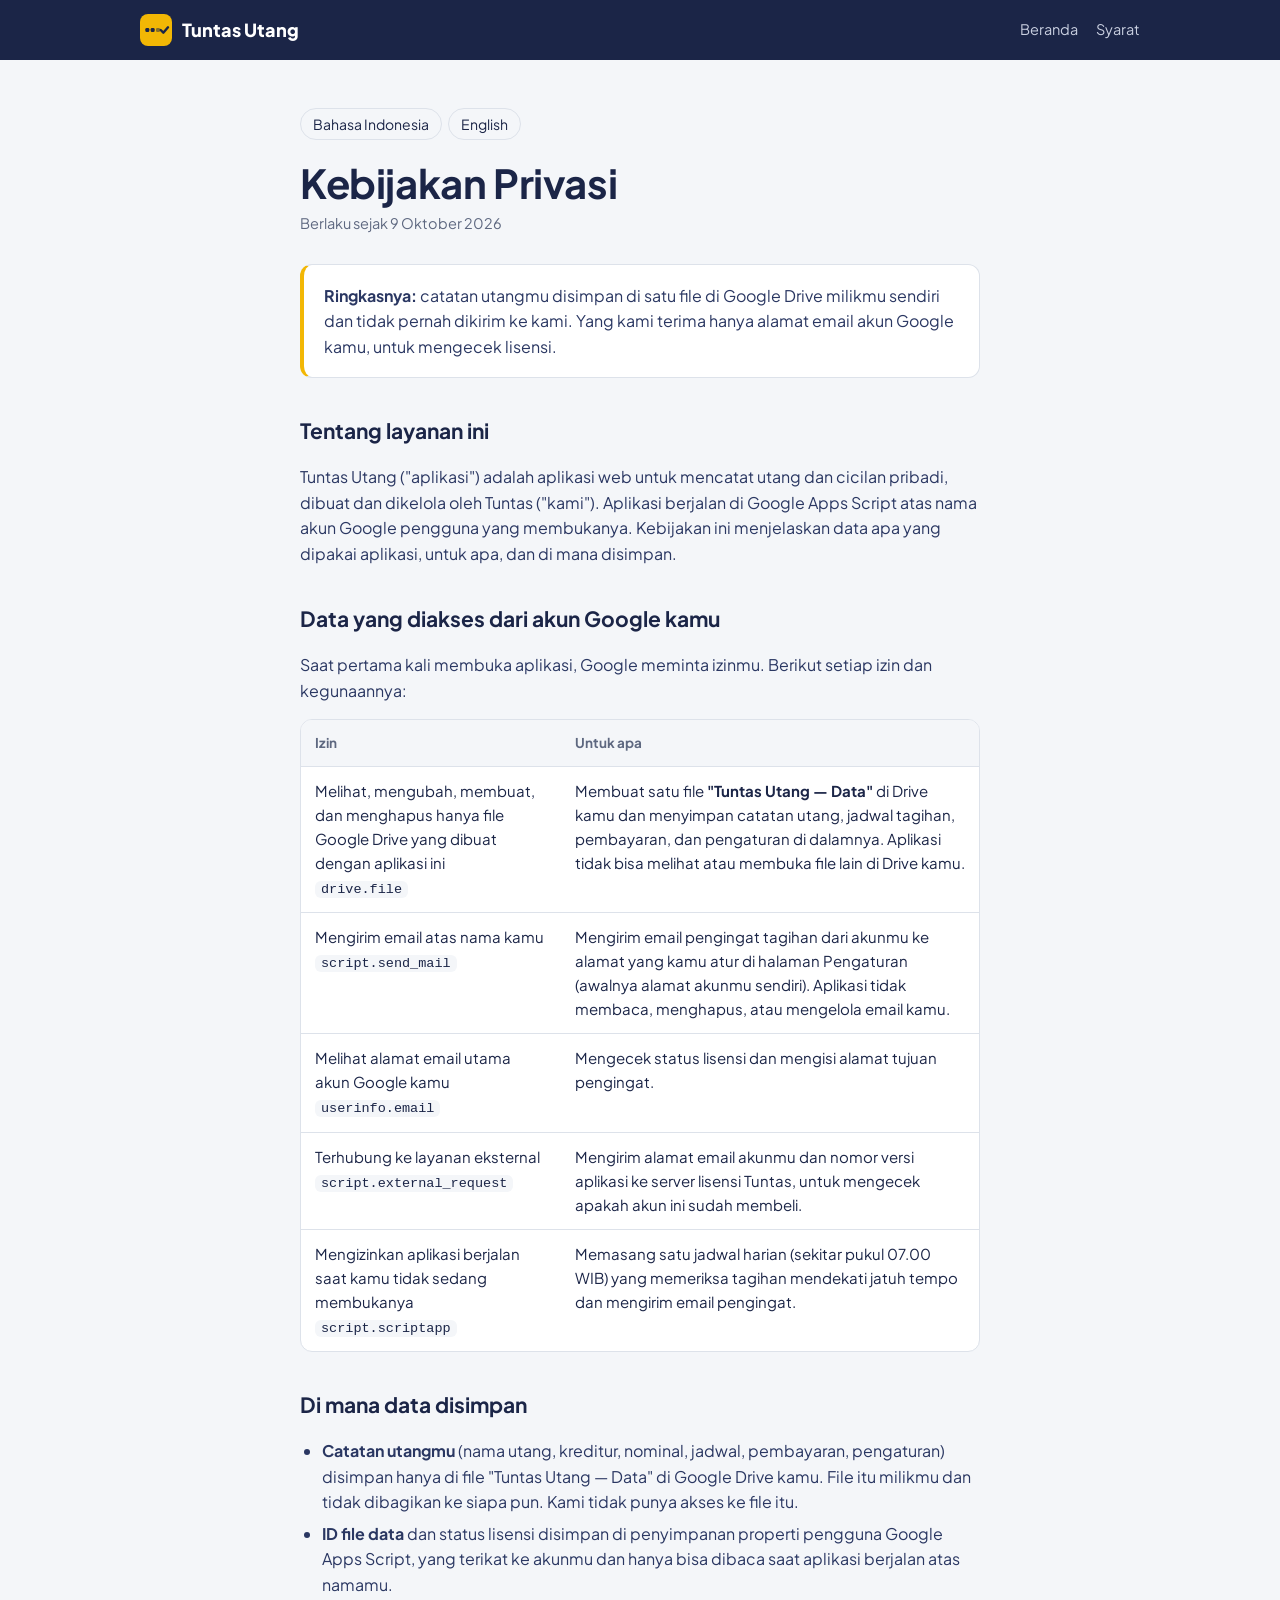
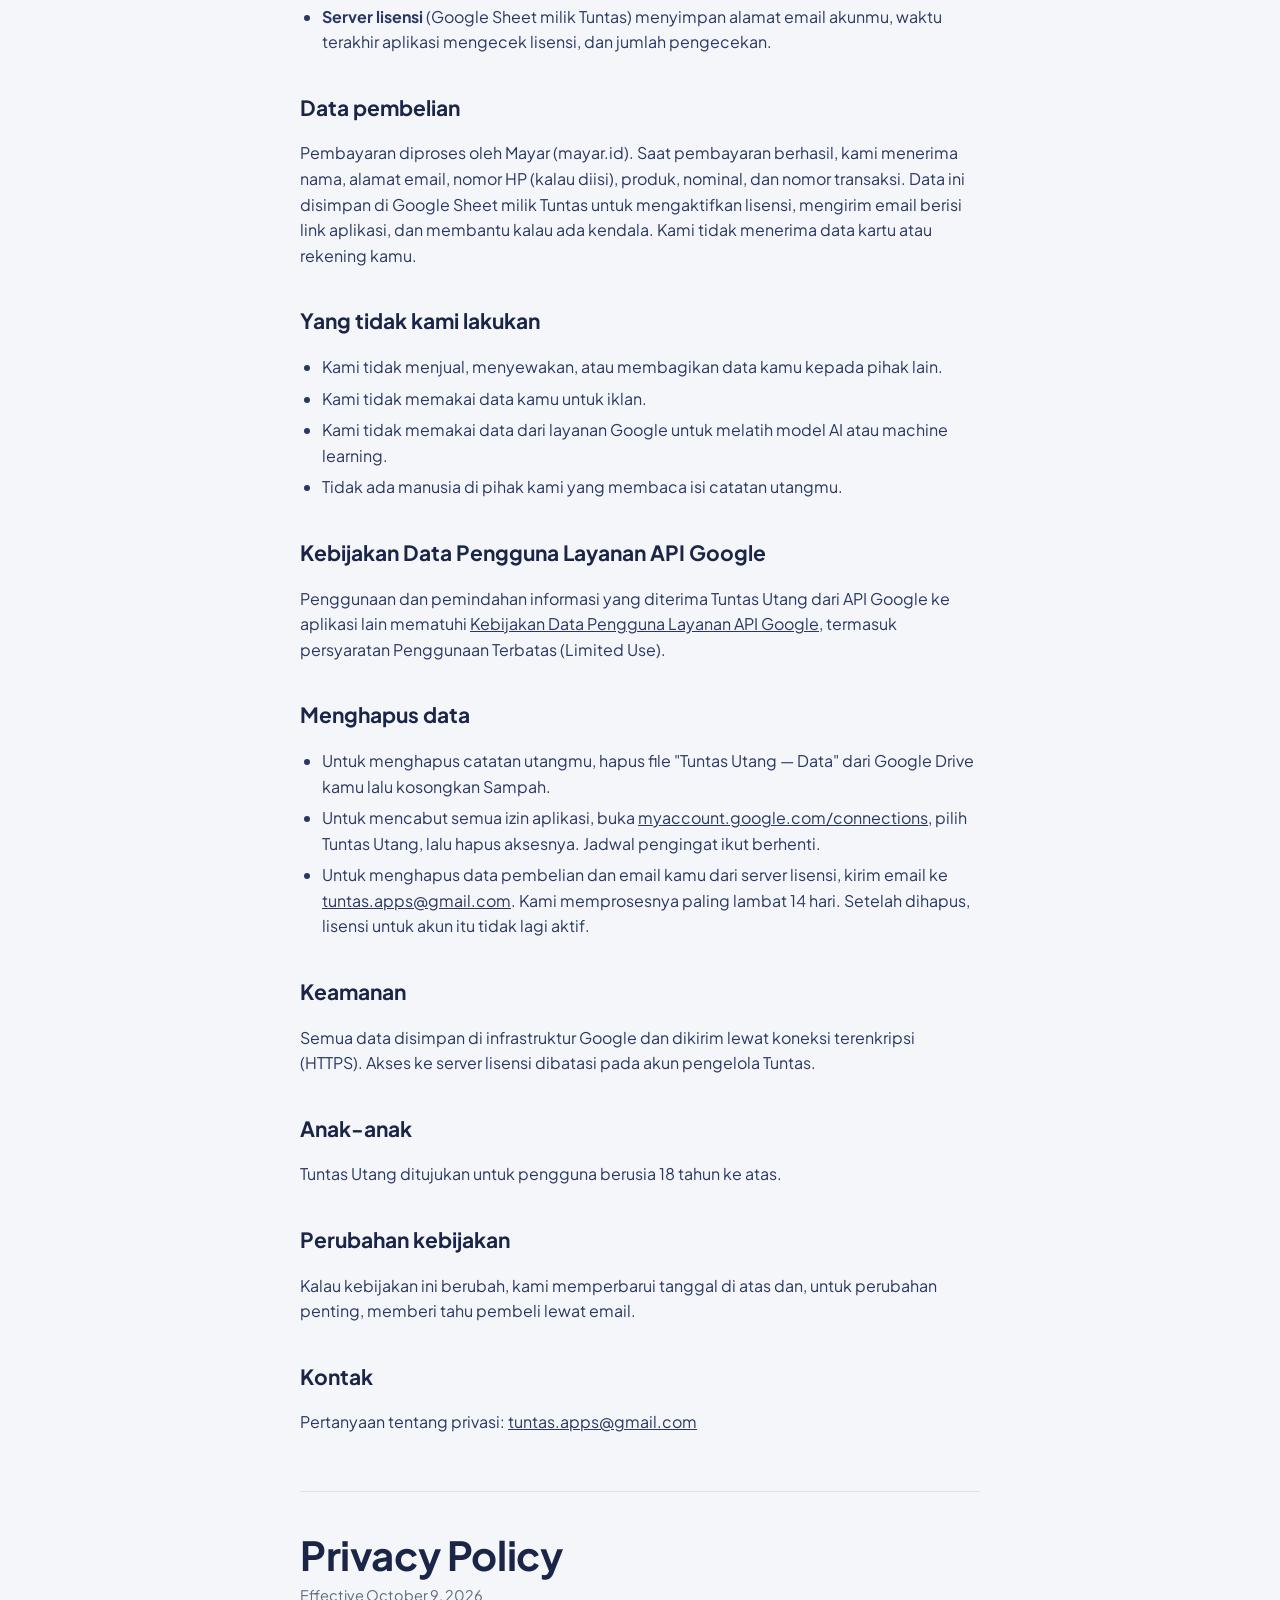
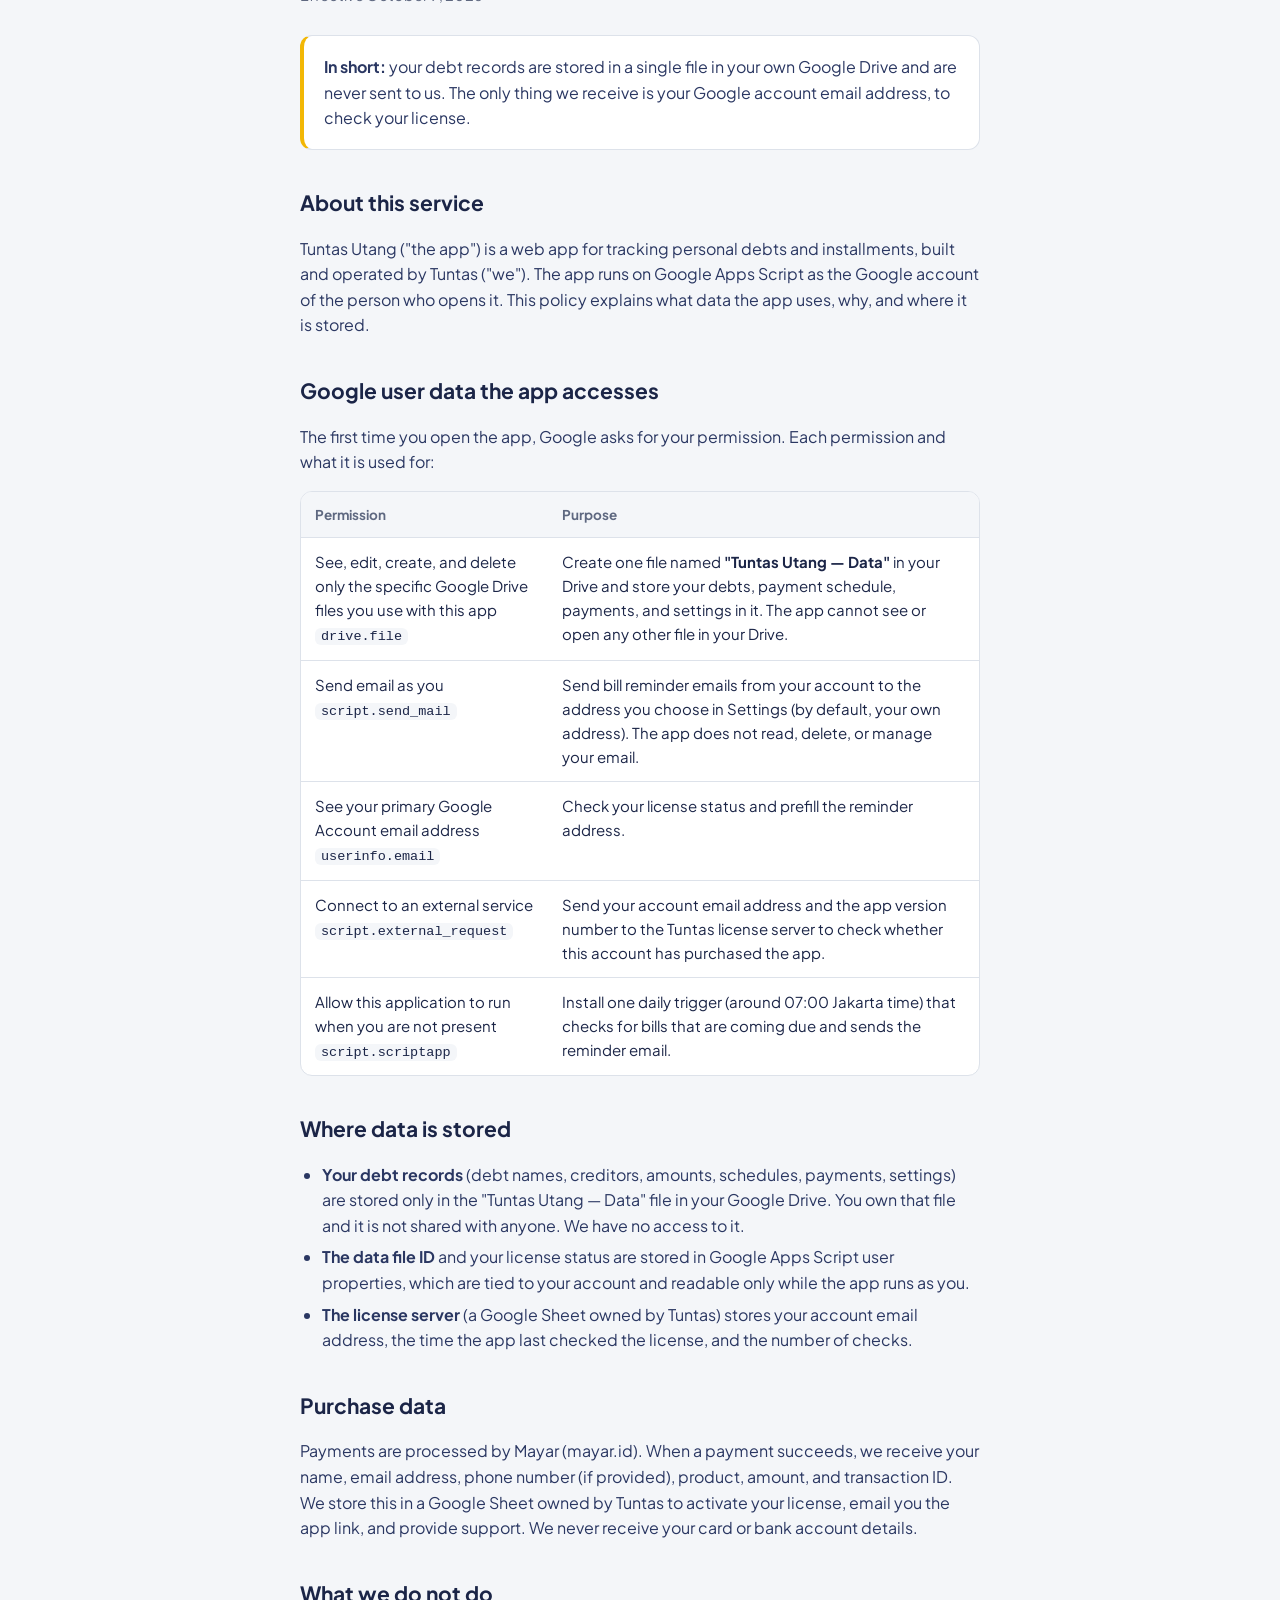
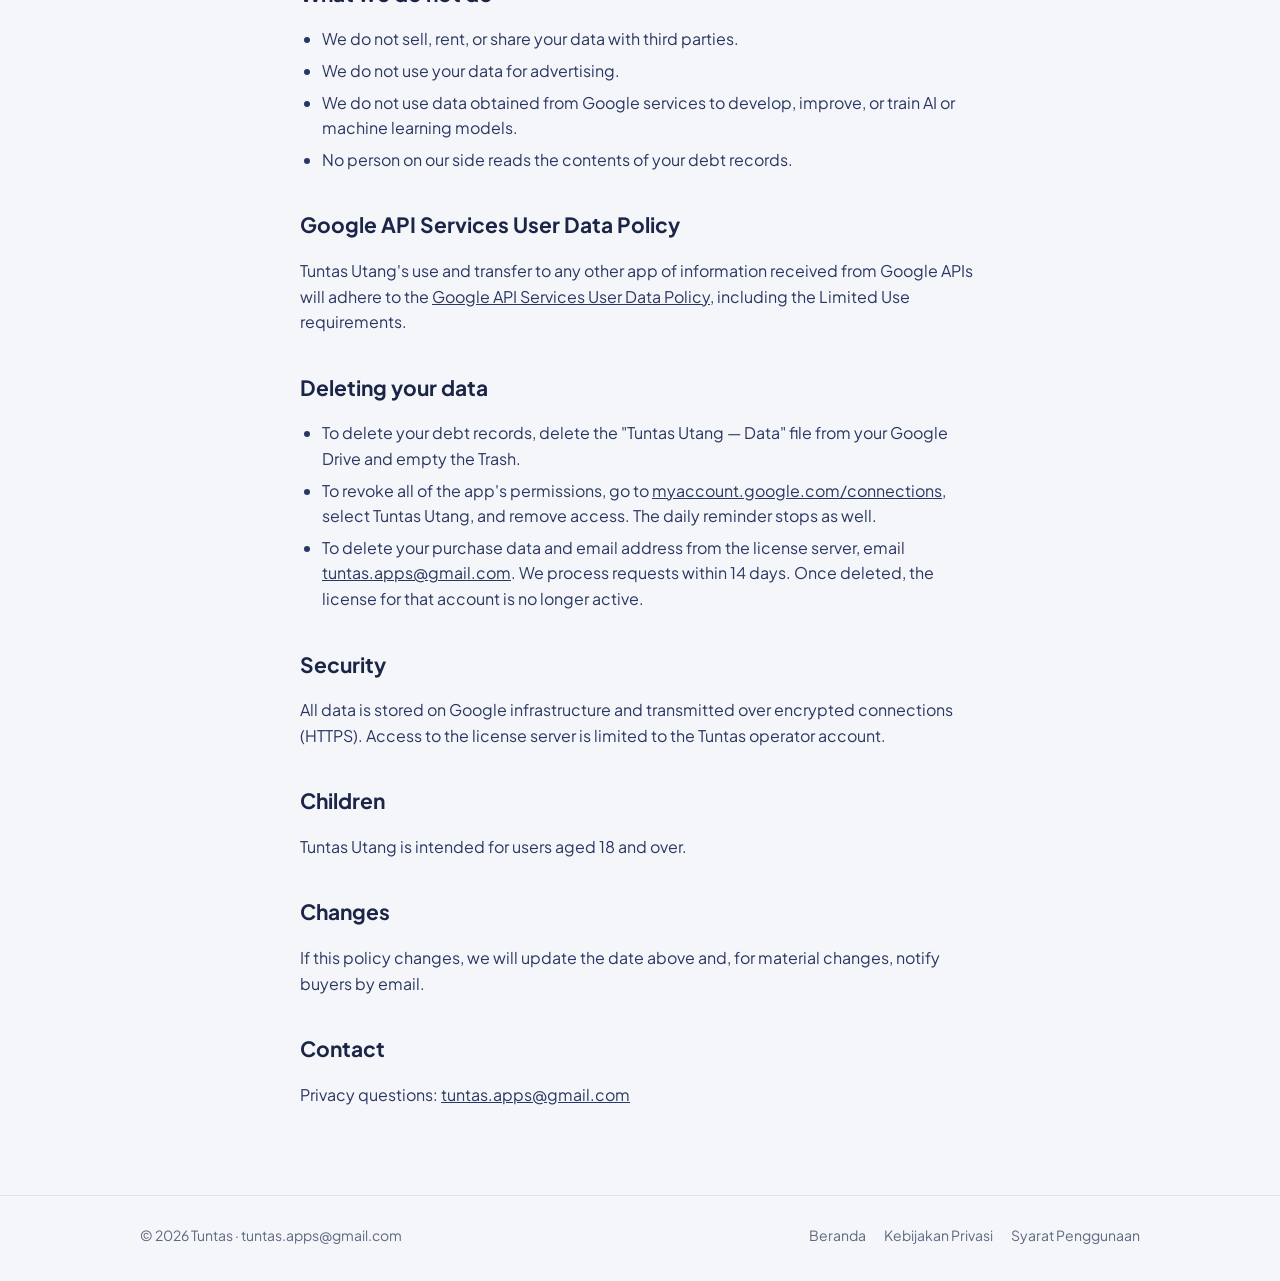
==== privasi.html @ ba24ff55 "Add files via upload" ====
<!doctype html>
<html lang="id">
<head>
<meta charset="utf-8">
<meta name="viewport" content="width=device-width, initial-scale=1">
<title>Kebijakan Privasi · Tuntas Utang</title>
<meta name="description" content="Kebijakan Privasi Tuntas Utang: data apa yang dipakai, untuk apa, dan bagaimana data Google kamu dilindungi.">
<link rel="icon" href="logo.svg" type="image/svg+xml">
<link rel="preconnect" href="https://fonts.googleapis.com">
<link rel="preconnect" href="https://fonts.gstatic.com" crossorigin>
<link href="https://fonts.googleapis.com/css2?family=Plus+Jakarta+Sans:wght@400;600;700;800&display=swap" rel="stylesheet">
<link rel="stylesheet" href="gaya.css">
</head>
<body>

<header class="kepala">
  <div class="wadah">
    <a class="merek" href="./" aria-label="Tuntas Utang, beranda">
      <svg viewBox="0 0 48 48" aria-hidden="true"><rect width="48" height="48" rx="12" fill="#F2B705"/><rect x="8" y="21" width="6" height="6" rx="2" fill="#1B2547"/><rect x="16" y="21" width="6" height="6" rx="2" fill="#1B2547"/><rect x="24" y="21" width="6" height="6" rx="2" fill="#1B2547" opacity=".5"/><path d="M31 24l4 4 7-8" fill="none" stroke="#1B2547" stroke-width="3.6" stroke-linecap="round" stroke-linejoin="round"/></svg>
      Tuntas Utang
    </a>
    <nav class="navi" aria-label="Utama">
      <a href="./">Beranda</a>
      <a href="syarat.html">Syarat</a>
    </nav>
  </div>
</header>

<main class="dok">
  <div class="wadah sempit">
    <div class="bahasa"><a href="#id">Bahasa Indonesia</a><a href="#en">English</a></div>

    <article id="id" lang="id">
      <h1>Kebijakan Privasi</h1>
      <p class="tgl">Berlaku sejak 9 Oktober 2026</p>

      <div class="ringkas"><p><b>Ringkasnya:</b> catatan utangmu disimpan di satu file di Google Drive milikmu sendiri dan tidak pernah dikirim ke kami. Yang kami terima hanya alamat email akun Google kamu, untuk mengecek lisensi.</p></div>

      <h2>Tentang layanan ini</h2>
      <p>Tuntas Utang ("aplikasi") adalah aplikasi web untuk mencatat utang dan cicilan pribadi, dibuat dan dikelola oleh Tuntas ("kami"). Aplikasi berjalan di Google Apps Script atas nama akun Google pengguna yang membukanya. Kebijakan ini menjelaskan data apa yang dipakai aplikasi, untuk apa, dan di mana disimpan.</p>

      <h2>Data yang diakses dari akun Google kamu</h2>
      <p>Saat pertama kali membuka aplikasi, Google meminta izinmu. Berikut setiap izin dan kegunaannya:</p>
      <table>
        <thead><tr><th>Izin</th><th>Untuk apa</th></tr></thead>
        <tbody>
          <tr><td>Melihat, mengubah, membuat, dan menghapus hanya file Google Drive yang dibuat dengan aplikasi ini<br><code>drive.file</code></td><td>Membuat satu file <b>"Tuntas Utang — Data"</b> di Drive kamu dan menyimpan catatan utang, jadwal tagihan, pembayaran, dan pengaturan di dalamnya. Aplikasi tidak bisa melihat atau membuka file lain di Drive kamu.</td></tr>
          <tr><td>Mengirim email atas nama kamu<br><code>script.send_mail</code></td><td>Mengirim email pengingat tagihan dari akunmu ke alamat yang kamu atur di halaman Pengaturan (awalnya alamat akunmu sendiri). Aplikasi tidak membaca, menghapus, atau mengelola email kamu.</td></tr>
          <tr><td>Melihat alamat email utama akun Google kamu<br><code>userinfo.email</code></td><td>Mengecek status lisensi dan mengisi alamat tujuan pengingat.</td></tr>
          <tr><td>Terhubung ke layanan eksternal<br><code>script.external_request</code></td><td>Mengirim alamat email akunmu dan nomor versi aplikasi ke server lisensi Tuntas, untuk mengecek apakah akun ini sudah membeli.</td></tr>
          <tr><td>Mengizinkan aplikasi berjalan saat kamu tidak sedang membukanya<br><code>script.scriptapp</code></td><td>Memasang satu jadwal harian (sekitar pukul 07.00 WIB) yang memeriksa tagihan mendekati jatuh tempo dan mengirim email pengingat.</td></tr>
        </tbody>
      </table>

      <h2>Di mana data disimpan</h2>
      <ul>
        <li><b>Catatan utangmu</b> (nama utang, kreditur, nominal, jadwal, pembayaran, pengaturan) disimpan hanya di file "Tuntas Utang — Data" di Google Drive kamu. File itu milikmu dan tidak dibagikan ke siapa pun. Kami tidak punya akses ke file itu.</li>
        <li><b>ID file data</b> dan status lisensi disimpan di penyimpanan properti pengguna Google Apps Script, yang terikat ke akunmu dan hanya bisa dibaca saat aplikasi berjalan atas namamu.</li>
        <li><b>Server lisensi</b> (Google Sheet milik Tuntas) menyimpan alamat email akunmu, waktu terakhir aplikasi mengecek lisensi, dan jumlah pengecekan.</li>
      </ul>

      <h2>Data pembelian</h2>
      <p>Pembayaran diproses oleh Mayar (mayar.id). Saat pembayaran berhasil, kami menerima nama, alamat email, nomor HP (kalau diisi), produk, nominal, dan nomor transaksi. Data ini disimpan di Google Sheet milik Tuntas untuk mengaktifkan lisensi, mengirim email berisi link aplikasi, dan membantu kalau ada kendala. Kami tidak menerima data kartu atau rekening kamu.</p>

      <h2>Yang tidak kami lakukan</h2>
      <ul>
        <li>Kami tidak menjual, menyewakan, atau membagikan data kamu kepada pihak lain.</li>
        <li>Kami tidak memakai data kamu untuk iklan.</li>
        <li>Kami tidak memakai data dari layanan Google untuk melatih model AI atau machine learning.</li>
        <li>Tidak ada manusia di pihak kami yang membaca isi catatan utangmu.</li>
      </ul>

      <h2>Kebijakan Data Pengguna Layanan API Google</h2>
      <p>Penggunaan dan pemindahan informasi yang diterima Tuntas Utang dari API Google ke aplikasi lain mematuhi <a href="https://developers.google.com/terms/api-services-user-data-policy">Kebijakan Data Pengguna Layanan API Google</a>, termasuk persyaratan Penggunaan Terbatas (Limited Use).</p>

      <h2>Menghapus data</h2>
      <ul>
        <li>Untuk menghapus catatan utangmu, hapus file "Tuntas Utang — Data" dari Google Drive kamu lalu kosongkan Sampah.</li>
        <li>Untuk mencabut semua izin aplikasi, buka <a href="https://myaccount.google.com/connections">myaccount.google.com/connections</a>, pilih Tuntas Utang, lalu hapus aksesnya. Jadwal pengingat ikut berhenti.</li>
        <li>Untuk menghapus data pembelian dan email kamu dari server lisensi, kirim email ke <a href="mailto:tuntas.apps@gmail.com">tuntas.apps@gmail.com</a>. Kami memprosesnya paling lambat 14 hari. Setelah dihapus, lisensi untuk akun itu tidak lagi aktif.</li>
      </ul>

      <h2>Keamanan</h2>
      <p>Semua data disimpan di infrastruktur Google dan dikirim lewat koneksi terenkripsi (HTTPS). Akses ke server lisensi dibatasi pada akun pengelola Tuntas.</p>

      <h2>Anak-anak</h2>
      <p>Tuntas Utang ditujukan untuk pengguna berusia 18 tahun ke atas.</p>

      <h2>Perubahan kebijakan</h2>
      <p>Kalau kebijakan ini berubah, kami memperbarui tanggal di atas dan, untuk perubahan penting, memberi tahu pembeli lewat email.</p>

      <h2>Kontak</h2>
      <p>Pertanyaan tentang privasi: <a href="mailto:tuntas.apps@gmail.com">tuntas.apps@gmail.com</a></p>
    </article>

    <hr class="pemisah">

    <article id="en" lang="en">
      <h1>Privacy Policy</h1>
      <p class="tgl">Effective October 9, 2026</p>

      <div class="ringkas"><p><b>In short:</b> your debt records are stored in a single file in your own Google Drive and are never sent to us. The only thing we receive is your Google account email address, to check your license.</p></div>

      <h2>About this service</h2>
      <p>Tuntas Utang ("the app") is a web app for tracking personal debts and installments, built and operated by Tuntas ("we"). The app runs on Google Apps Script as the Google account of the person who opens it. This policy explains what data the app uses, why, and where it is stored.</p>

      <h2>Google user data the app accesses</h2>
      <p>The first time you open the app, Google asks for your permission. Each permission and what it is used for:</p>
      <table>
        <thead><tr><th>Permission</th><th>Purpose</th></tr></thead>
        <tbody>
          <tr><td>See, edit, create, and delete only the specific Google Drive files you use with this app<br><code>drive.file</code></td><td>Create one file named <b>"Tuntas Utang — Data"</b> in your Drive and store your debts, payment schedule, payments, and settings in it. The app cannot see or open any other file in your Drive.</td></tr>
          <tr><td>Send email as you<br><code>script.send_mail</code></td><td>Send bill reminder emails from your account to the address you choose in Settings (by default, your own address). The app does not read, delete, or manage your email.</td></tr>
          <tr><td>See your primary Google Account email address<br><code>userinfo.email</code></td><td>Check your license status and prefill the reminder address.</td></tr>
          <tr><td>Connect to an external service<br><code>script.external_request</code></td><td>Send your account email address and the app version number to the Tuntas license server to check whether this account has purchased the app.</td></tr>
          <tr><td>Allow this application to run when you are not present<br><code>script.scriptapp</code></td><td>Install one daily trigger (around 07:00 Jakarta time) that checks for bills that are coming due and sends the reminder email.</td></tr>
        </tbody>
      </table>

      <h2>Where data is stored</h2>
      <ul>
        <li><b>Your debt records</b> (debt names, creditors, amounts, schedules, payments, settings) are stored only in the "Tuntas Utang — Data" file in your Google Drive. You own that file and it is not shared with anyone. We have no access to it.</li>
        <li><b>The data file ID</b> and your license status are stored in Google Apps Script user properties, which are tied to your account and readable only while the app runs as you.</li>
        <li><b>The license server</b> (a Google Sheet owned by Tuntas) stores your account email address, the time the app last checked the license, and the number of checks.</li>
      </ul>

      <h2>Purchase data</h2>
      <p>Payments are processed by Mayar (mayar.id). When a payment succeeds, we receive your name, email address, phone number (if provided), product, amount, and transaction ID. We store this in a Google Sheet owned by Tuntas to activate your license, email you the app link, and provide support. We never receive your card or bank account details.</p>

      <h2>What we do not do</h2>
      <ul>
        <li>We do not sell, rent, or share your data with third parties.</li>
        <li>We do not use your data for advertising.</li>
        <li>We do not use data obtained from Google services to develop, improve, or train AI or machine learning models.</li>
        <li>No person on our side reads the contents of your debt records.</li>
      </ul>

      <h2>Google API Services User Data Policy</h2>
      <p>Tuntas Utang's use and transfer to any other app of information received from Google APIs will adhere to the <a href="https://developers.google.com/terms/api-services-user-data-policy">Google API Services User Data Policy</a>, including the Limited Use requirements.</p>

      <h2>Deleting your data</h2>
      <ul>
        <li>To delete your debt records, delete the "Tuntas Utang — Data" file from your Google Drive and empty the Trash.</li>
        <li>To revoke all of the app's permissions, go to <a href="https://myaccount.google.com/connections">myaccount.google.com/connections</a>, select Tuntas Utang, and remove access. The daily reminder stops as well.</li>
        <li>To delete your purchase data and email address from the license server, email <a href="mailto:tuntas.apps@gmail.com">tuntas.apps@gmail.com</a>. We process requests within 14 days. Once deleted, the license for that account is no longer active.</li>
      </ul>

      <h2>Security</h2>
      <p>All data is stored on Google infrastructure and transmitted over encrypted connections (HTTPS). Access to the license server is limited to the Tuntas operator account.</p>

      <h2>Children</h2>
      <p>Tuntas Utang is intended for users aged 18 and over.</p>

      <h2>Changes</h2>
      <p>If this policy changes, we will update the date above and, for material changes, notify buyers by email.</p>

      <h2>Contact</h2>
      <p>Privacy questions: <a href="mailto:tuntas.apps@gmail.com">tuntas.apps@gmail.com</a></p>
    </article>
  </div>
</main>

<footer class="kaki">
  <div class="wadah">
    <div>© 2026 Tuntas · <a href="mailto:tuntas.apps@gmail.com">tuntas.apps@gmail.com</a></div>
    <nav aria-label="Kaki">
      <a href="./">Beranda</a>
      <a href="privasi.html">Kebijakan Privasi</a>
      <a href="syarat.html">Syarat Penggunaan</a>
    </nav>
  </div>
</footer>

</body>
</html>
---- gaya.css ----
:root {
  --kertas: #F4F6F9;
  --putih: #FFFFFF;
  --tinta: #1B2547;
  --tinta-2: #2A3762;
  --lemah: #5E6880;
  --garis: #DDE2EA;
  --kunyit: #F2B705;
  --kunyit-muda: #FDF3CC;
  --lunas: #1E8A5C;
  --telat: #C8401B;
  --font: 'Plus Jakarta Sans', system-ui, -apple-system, 'Segoe UI', Roboto, sans-serif;
  --r: 16px;
  --lebar: 1040px;
}
@media (prefers-color-scheme: dark) {
  :root:not([data-theme="light"]) {
    --kertas: #111729; --putih: #1A2238; --tinta: #E9ECF5; --tinta-2: #C9CFE0; --lemah: #9AA3BC; --garis: #2C3654;
    --kunyit-muda: #3A3216; --lunas: #4CC38A; --telat: #F07A57; color-scheme: dark;
  }
}
:root[data-theme="dark"] {
  --kertas: #111729; --putih: #1A2238; --tinta: #E9ECF5; --tinta-2: #C9CFE0; --lemah: #9AA3BC; --garis: #2C3654;
  --kunyit-muda: #3A3216; --lunas: #4CC38A; --telat: #F07A57; color-scheme: dark;
}

* { box-sizing: border-box; }
html { -webkit-text-size-adjust: 100%; }
body { margin: 0; background: var(--kertas); color: var(--tinta); font-family: var(--font); font-size: 16px; line-height: 1.6; -webkit-font-smoothing: antialiased; }
a { color: inherit; }
img, svg { display: block; }
.wadah { max-width: var(--lebar); margin: 0 auto; padding: 0 20px; }
.sempit { max-width: 720px; }

/* Kepala */
.kepala { position: sticky; top: 0; z-index: 10; background: #1B2547; color: #fff; }
.kepala .wadah { display: flex; align-items: center; justify-content: space-between; gap: 16px; height: 60px; }
.merek { display: flex; align-items: center; gap: 10px; font-weight: 800; font-size: 18px; text-decoration: none; color: #fff; }
.merek svg { width: 32px; height: 32px; }
.navi { display: flex; align-items: center; gap: 18px; font-size: 14.5px; }
.navi a { text-decoration: none; color: #C9CFE0; }
.navi a:hover { color: #fff; }
.navi .tbl { color: #1B2547; }

/* Tombol */
.tbl { display: inline-flex; align-items: center; justify-content: center; gap: 8px; min-height: 46px; padding: 0 22px; border-radius: 999px; background: var(--kunyit); color: #1B2547; font-weight: 800; text-decoration: none; border: 0; font-size: 15.5px; }
.tbl.kecil { min-height: 38px; padding: 0 16px; font-size: 14px; }
.tbl.garis { background: transparent; color: var(--tinta); box-shadow: inset 0 0 0 1.5px var(--garis); }
.tbl:focus-visible, a:focus-visible { outline: 3px solid var(--kunyit); outline-offset: 2px; }

/* Hero */
.hero { background: #1B2547; color: #fff; padding: 56px 0 64px; }
.hero .wadah { display: grid; grid-template-columns: 1.1fr .9fr; gap: 48px; align-items: center; }
.hero h1 { font-size: clamp(32px, 5vw, 52px); line-height: 1.08; letter-spacing: -0.02em; margin: 0 0 18px; }
.hero h1 span { color: var(--kunyit); }
.hero p.lead { font-size: 18px; color: #C9CFE0; margin: 0 0 28px; max-width: 34em; }
.hero .aksi { display: flex; flex-wrap: wrap; gap: 12px; align-items: center; }
.hero .aksi .tbl.garis { color: #fff; box-shadow: inset 0 0 0 1.5px #3B4877; }
.hero .harga { margin-top: 18px; font-size: 14.5px; color: #9AA3BC; }
.hero .harga s { opacity: .8; }
.hero .harga b { color: #fff; }

/* Mockup HP */
.hp { justify-self: center; width: 280px; border-radius: 34px; background: #0E1430; padding: 12px; box-shadow: 0 30px 60px rgba(0,0,0,.35); }
.hp-layar { border-radius: 24px; background: #F4F6F9; color: #1B2547; overflow: hidden; }
.hp-atas { background: #1B2547; color: #fff; padding: 12px 14px; display: flex; align-items: center; gap: 8px; font-weight: 800; font-size: 14px; }
.hp-atas svg { width: 22px; height: 22px; }
.hp-isi { padding: 14px; display: grid; gap: 10px; font-size: 12px; }
.hp-label { color: #5E6880; font-weight: 600; }
.hp-angka { font-size: 26px; font-weight: 800; letter-spacing: -0.02em; line-height: 1.1; }
.hp-jalur { display: flex; gap: 3px; }
.hp-jalur i { flex: 1; height: 10px; border-radius: 3px; background: #fff; box-shadow: inset 0 0 0 1px #DDE2EA; }
.hp-jalur i.l { background: #F2B705; box-shadow: none; }
.hp-jalur i.t { background: #C8401B; box-shadow: none; }
.hp-kartu { background: #fff; border-radius: 12px; border: 1px solid #DDE2EA; }
.hp-baris { display: flex; align-items: center; gap: 10px; padding: 10px 12px; border-top: 1px solid #DDE2EA; }
.hp-baris:first-child { border-top: 0; }
.hp-no { width: 22px; height: 22px; border-radius: 50%; background: #1B2547; color: #fff; display: grid; place-items: center; font-weight: 800; font-size: 11px; flex: none; }
.hp-no.k { background: #F2B705; color: #1B2547; }
.hp-baris b { display: block; font-size: 12.5px; }
.hp-baris small { color: #5E6880; font-size: 11px; }
.hp-baris .kanan { margin-left: auto; font-weight: 800; font-size: 12px; }

/* Bagian */
.bagian { padding: 64px 0; }
.bagian h2 { font-size: clamp(24px, 3.4vw, 34px); line-height: 1.15; letter-spacing: -0.01em; margin: 0 0 12px; }
.bagian p.sub { color: var(--lemah); margin: 0 0 32px; max-width: 40em; }
.kisi { display: grid; grid-template-columns: repeat(3, 1fr); gap: 16px; }
.kartu { background: var(--putih); border: 1px solid var(--garis); border-radius: var(--r); padding: 22px; }
.kartu h3 { margin: 0 0 6px; font-size: 17px; }
.kartu p { margin: 0; color: var(--lemah); font-size: 15px; }
.ikon { width: 40px; height: 40px; border-radius: 12px; background: var(--kunyit-muda); display: grid; place-items: center; margin-bottom: 14px; }
.ikon svg { width: 22px; height: 22px; stroke: var(--tinta); }

.langkah { counter-reset: n; display: grid; grid-template-columns: repeat(4, 1fr); gap: 16px; list-style: none; padding: 0; margin: 0; }
.langkah li { counter-increment: n; background: var(--putih); border: 1px solid var(--garis); border-radius: var(--r); padding: 22px; }
.langkah li::before { content: counter(n); display: grid; place-items: center; width: 32px; height: 32px; border-radius: 50%; background: #1B2547; color: #fff; font-weight: 800; margin-bottom: 12px; }
.langkah b { display: block; margin-bottom: 4px; }
.langkah span { color: var(--lemah); font-size: 15px; }

.privasi-blok { background: var(--putih); border: 1px solid var(--garis); border-radius: var(--r); padding: 28px; display: grid; grid-template-columns: 1fr 1fr; gap: 28px; }
.privasi-blok ul { margin: 0; padding-left: 20px; display: grid; gap: 8px; color: var(--tinta-2); }

.faq details { background: var(--putih); border: 1px solid var(--garis); border-radius: 14px; padding: 0 18px; margin-bottom: 10px; }
.faq summary { cursor: pointer; font-weight: 700; padding: 16px 0; list-style: none; }
.faq summary::-webkit-details-marker { display: none; }
.faq summary::after { content: '+'; float: right; font-weight: 800; color: var(--lemah); }
.faq details[open] summary::after { content: '–'; }
.faq details p { margin: 0 0 16px; color: var(--lemah); }

.cta { background: var(--kunyit-muda); border-radius: 24px; padding: 40px; text-align: center; }
.cta h2 { margin-bottom: 8px; }
.cta p { color: var(--tinta-2); margin: 0 0 22px; }

/* Dokumen (privasi/syarat) */
.dok { padding: 48px 0 72px; }
.dok h1 { font-size: clamp(28px, 4vw, 40px); line-height: 1.15; margin: 0 0 6px; letter-spacing: -0.01em; }
.dok .tgl { color: var(--lemah); font-size: 14.5px; margin: 0 0 28px; }
.dok h2 { font-size: 21px; margin: 36px 0 10px; }
.dok h3 { font-size: 17px; margin: 22px 0 6px; }
.dok p, .dok li { color: var(--tinta-2); }
.dok ul { padding-left: 22px; }
.dok li { margin-bottom: 6px; }
.dok .ringkas { background: var(--putih); border: 1px solid var(--garis); border-left: 4px solid var(--kunyit); border-radius: 12px; padding: 18px 20px; }
.dok .ringkas p { margin: 0; }
.dok table { width: 100%; border-collapse: collapse; background: var(--putih); border: 1px solid var(--garis); border-radius: 12px; overflow: hidden; font-size: 15px; display: block; overflow-x: auto; }
.dok th, .dok td { text-align: left; padding: 12px 14px; border-top: 1px solid var(--garis); vertical-align: top; }
.dok thead th { border-top: 0; background: var(--kertas); font-size: 13.5px; color: var(--lemah); }
.dok code { font-size: 13.5px; background: var(--kertas); padding: 1px 6px; border-radius: 6px; word-break: break-all; }
.bahasa { display: inline-flex; gap: 6px; margin-bottom: 20px; font-size: 14px; }
.bahasa a { padding: 4px 12px; border-radius: 999px; border: 1px solid var(--garis); text-decoration: none; }
.pemisah { border: 0; border-top: 1px solid var(--garis); margin: 56px 0 40px; }

/* Kaki */
.kaki { border-top: 1px solid var(--garis); padding: 28px 0 40px; font-size: 14px; color: var(--lemah); }
.kaki .wadah { display: flex; flex-wrap: wrap; justify-content: space-between; gap: 16px; }
.kaki nav { display: flex; flex-wrap: wrap; gap: 18px; }
.kaki a { text-decoration: none; }
.kaki a:hover { text-decoration: underline; }

@media (max-width: 860px) {
  .hero .wadah { grid-template-columns: 1fr; gap: 40px; }
  .kisi { grid-template-columns: 1fr; }
  .langkah { grid-template-columns: 1fr 1fr; }
  .privasi-blok { grid-template-columns: 1fr; }
}
@media (max-width: 560px) {
  .navi a:not(.tbl) { display: none; }
  .langkah { grid-template-columns: 1fr; }
  .hero { padding: 40px 0 48px; }
  .bagian { padding: 48px 0; }
  .cta { padding: 28px 20px; }
  .privasi-blok { padding: 20px; }
}
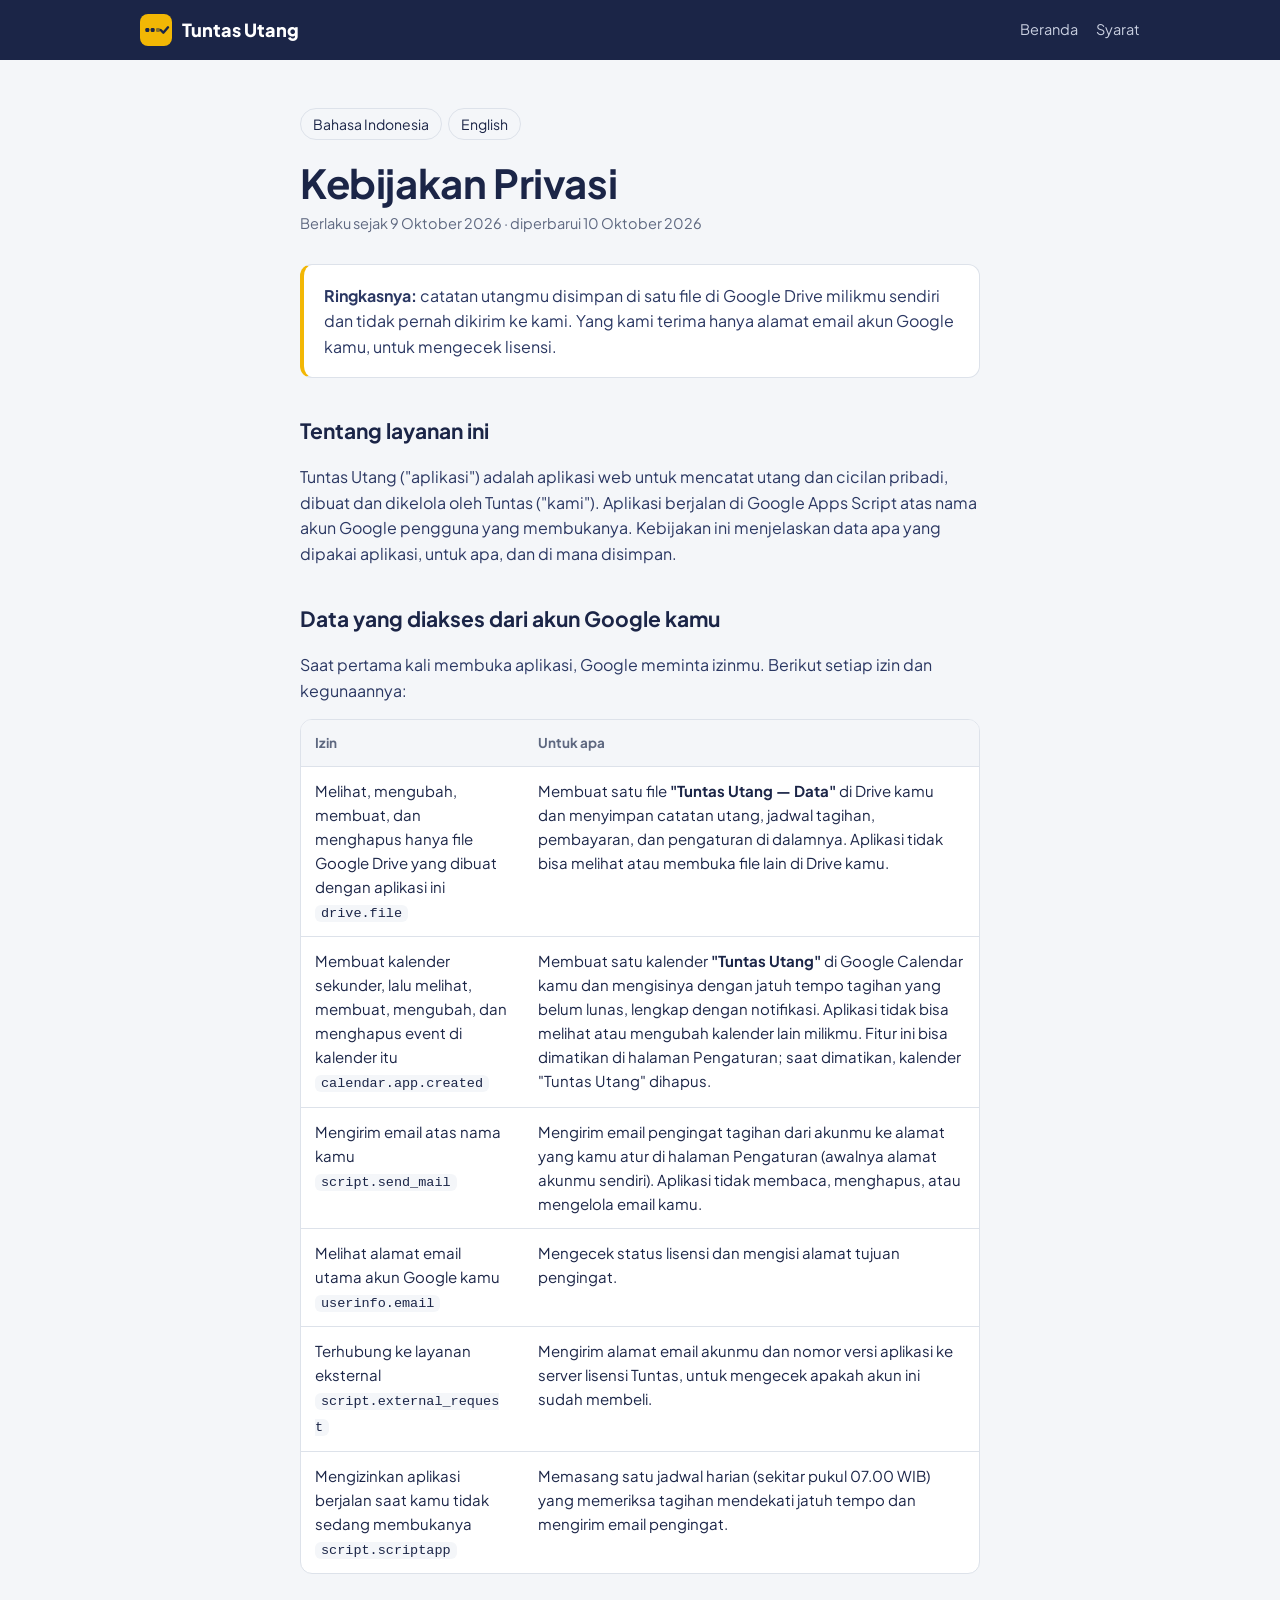
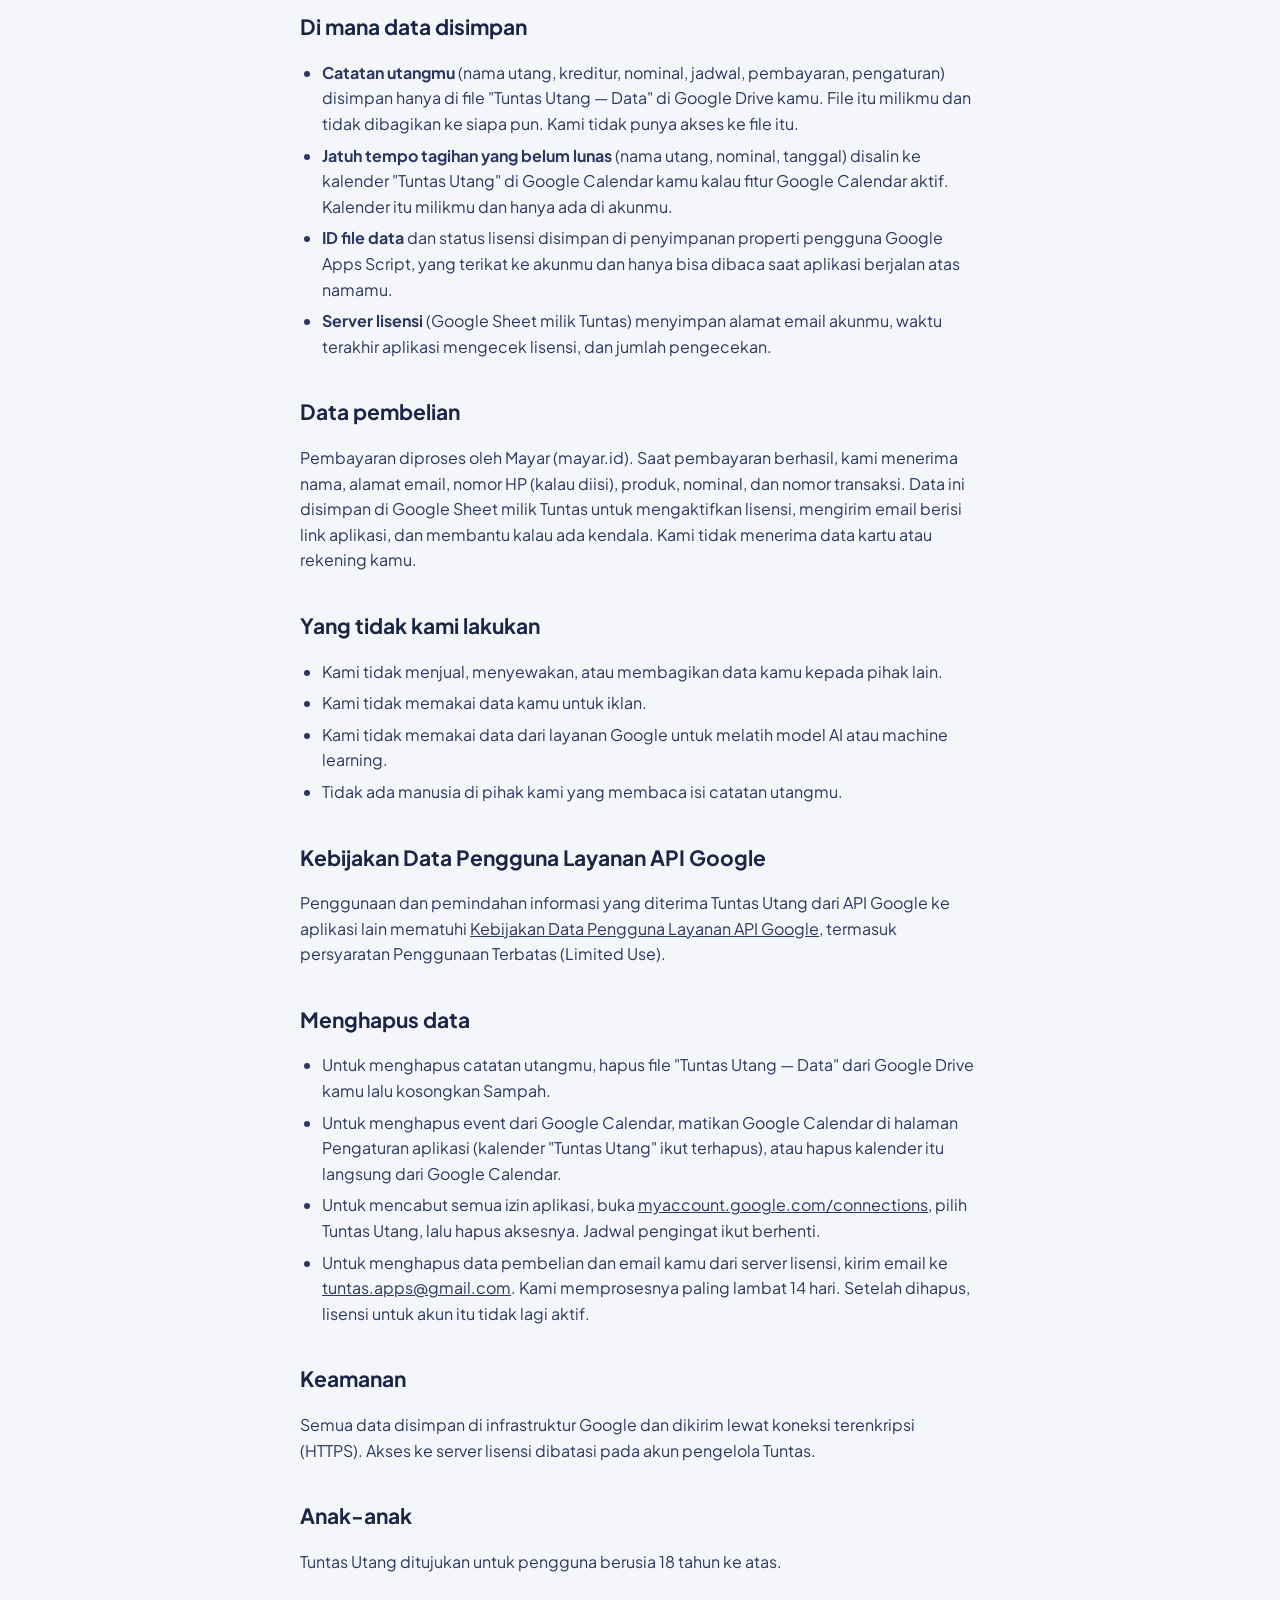
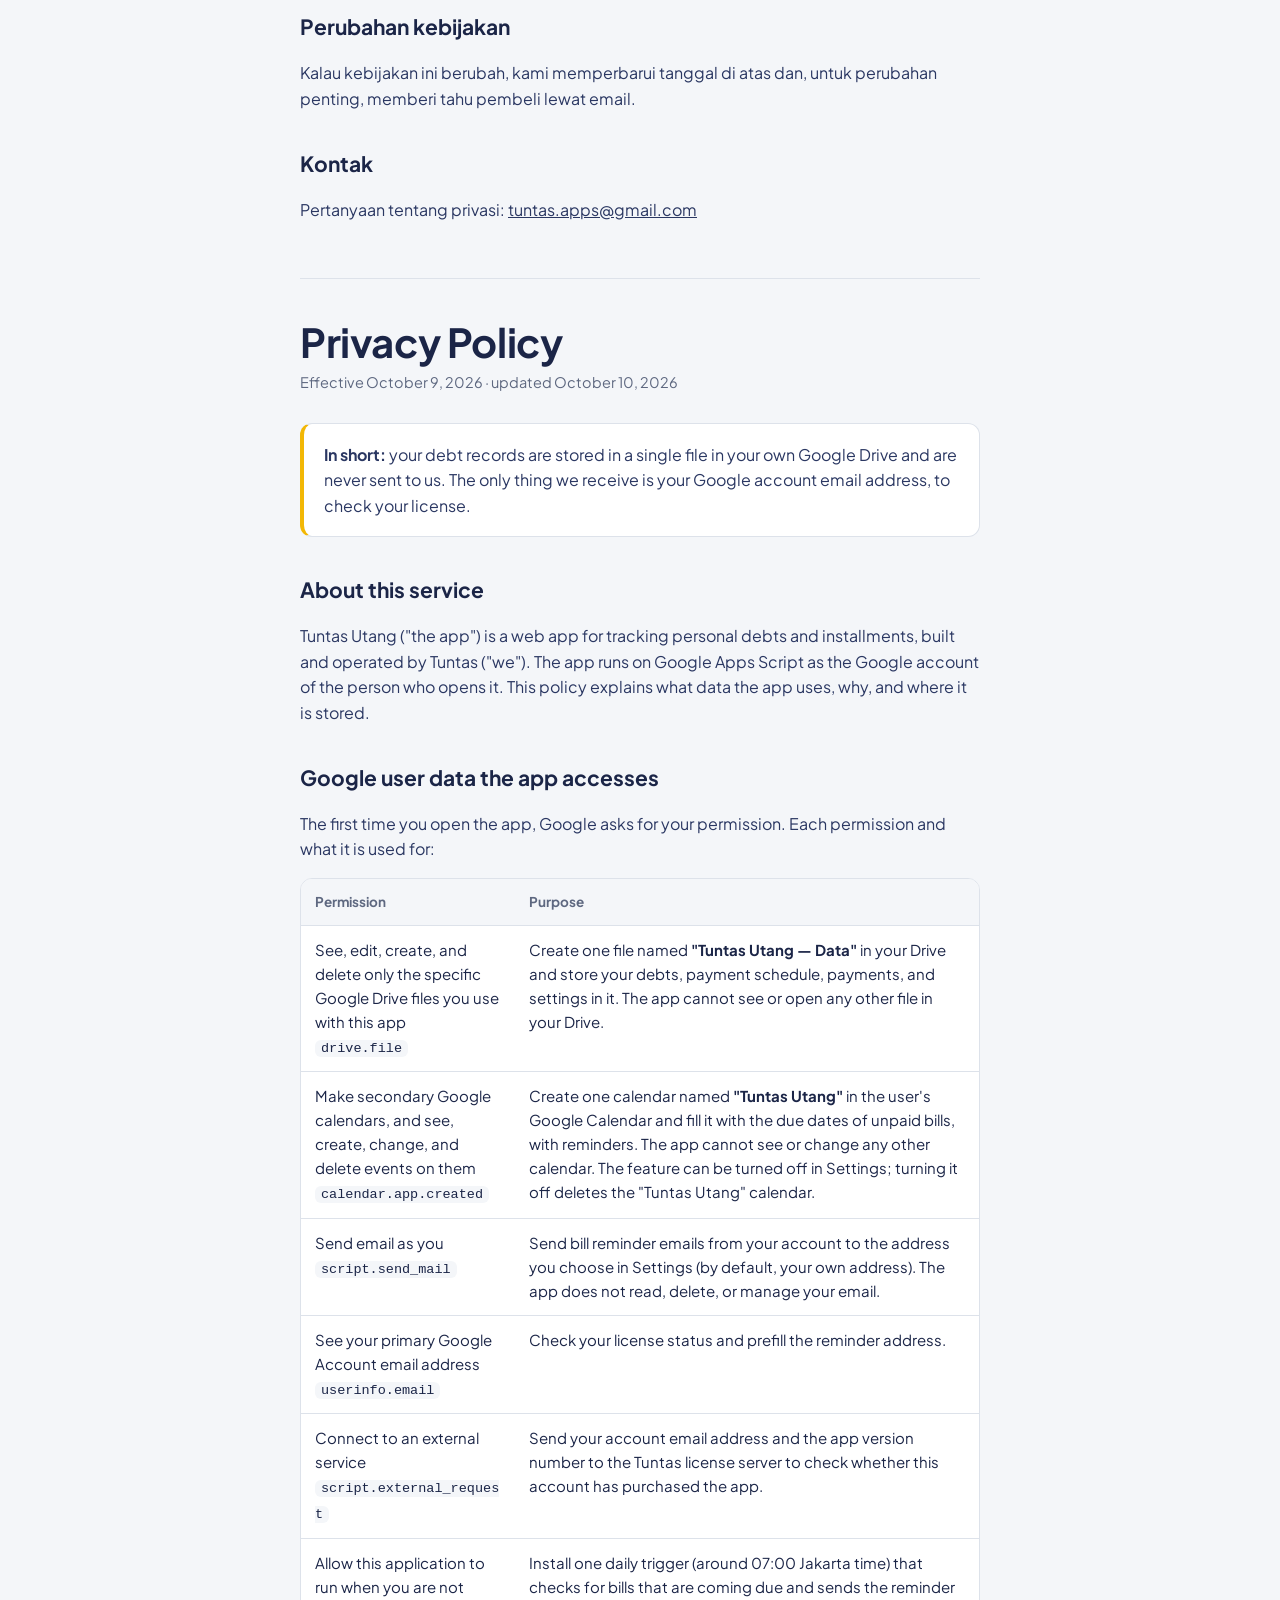
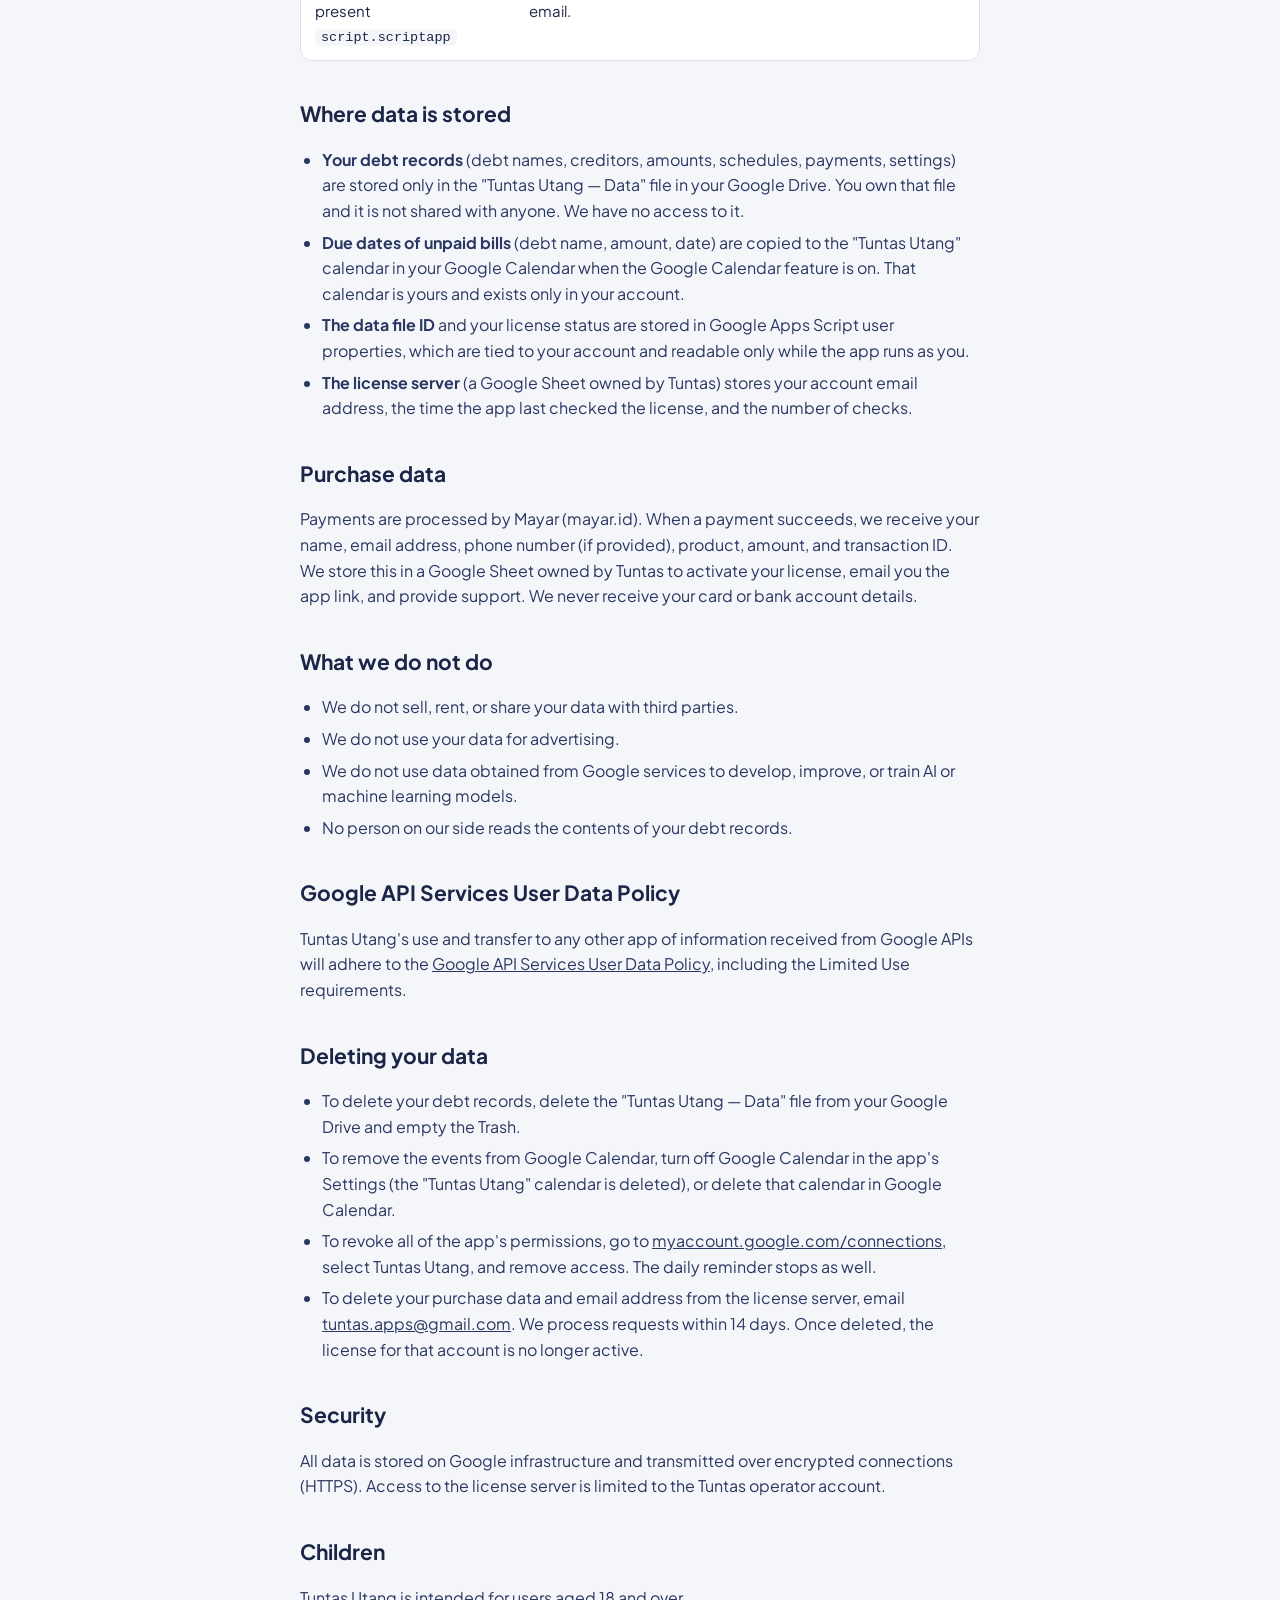
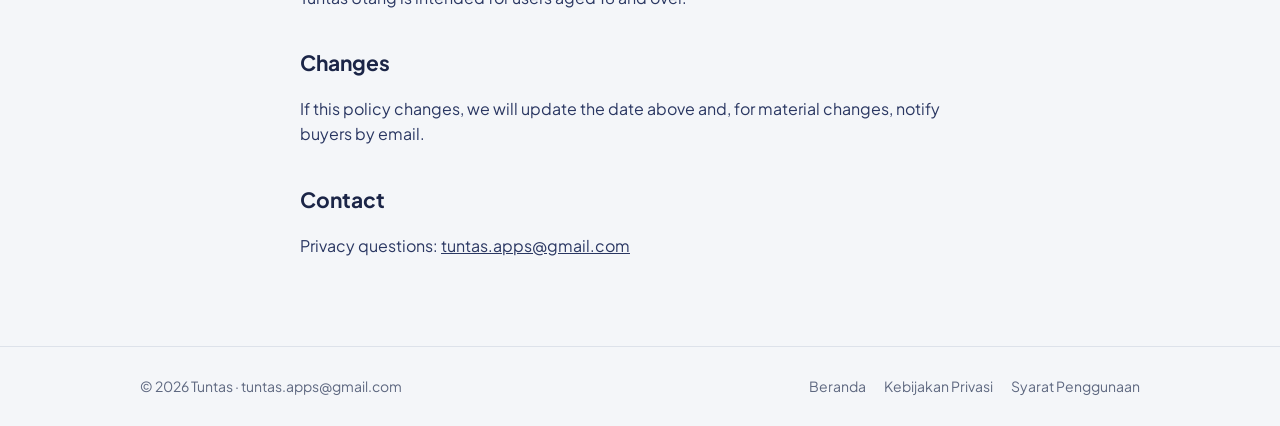
==== commit 06592a59: "Tambah info Google Calendar di beranda dan kebijakan privasi" ====
--- a/privasi.html
+++ b/privasi.html
@@ -32,7 +32,7 @@
 
     <article id="id" lang="id">
       <h1>Kebijakan Privasi</h1>
-      <p class="tgl">Berlaku sejak 9 Oktober 2026</p>
+      <p class="tgl">Berlaku sejak 9 Oktober 2026 · diperbarui 10 Oktober 2026</p>
 
       <div class="ringkas"><p><b>Ringkasnya:</b> catatan utangmu disimpan di satu file di Google Drive milikmu sendiri dan tidak pernah dikirim ke kami. Yang kami terima hanya alamat email akun Google kamu, untuk mengecek lisensi.</p></div>
 
@@ -45,6 +45,7 @@
         <thead><tr><th>Izin</th><th>Untuk apa</th></tr></thead>
         <tbody>
           <tr><td>Melihat, mengubah, membuat, dan menghapus hanya file Google Drive yang dibuat dengan aplikasi ini<br><code>drive.file</code></td><td>Membuat satu file <b>"Tuntas Utang — Data"</b> di Drive kamu dan menyimpan catatan utang, jadwal tagihan, pembayaran, dan pengaturan di dalamnya. Aplikasi tidak bisa melihat atau membuka file lain di Drive kamu.</td></tr>
+          <tr><td>Membuat kalender sekunder, lalu melihat, membuat, mengubah, dan menghapus event di kalender itu<br><code>calendar.app.created</code></td><td>Membuat satu kalender <b>"Tuntas Utang"</b> di Google Calendar kamu dan mengisinya dengan jatuh tempo tagihan yang belum lunas, lengkap dengan notifikasi. Aplikasi tidak bisa melihat atau mengubah kalender lain milikmu. Fitur ini bisa dimatikan di halaman Pengaturan; saat dimatikan, kalender "Tuntas Utang" dihapus.</td></tr>
           <tr><td>Mengirim email atas nama kamu<br><code>script.send_mail</code></td><td>Mengirim email pengingat tagihan dari akunmu ke alamat yang kamu atur di halaman Pengaturan (awalnya alamat akunmu sendiri). Aplikasi tidak membaca, menghapus, atau mengelola email kamu.</td></tr>
           <tr><td>Melihat alamat email utama akun Google kamu<br><code>userinfo.email</code></td><td>Mengecek status lisensi dan mengisi alamat tujuan pengingat.</td></tr>
           <tr><td>Terhubung ke layanan eksternal<br><code>script.external_request</code></td><td>Mengirim alamat email akunmu dan nomor versi aplikasi ke server lisensi Tuntas, untuk mengecek apakah akun ini sudah membeli.</td></tr>
@@ -55,6 +56,7 @@
       <h2>Di mana data disimpan</h2>
       <ul>
         <li><b>Catatan utangmu</b> (nama utang, kreditur, nominal, jadwal, pembayaran, pengaturan) disimpan hanya di file "Tuntas Utang — Data" di Google Drive kamu. File itu milikmu dan tidak dibagikan ke siapa pun. Kami tidak punya akses ke file itu.</li>
+        <li><b>Jatuh tempo tagihan yang belum lunas</b> (nama utang, nominal, tanggal) disalin ke kalender "Tuntas Utang" di Google Calendar kamu kalau fitur Google Calendar aktif. Kalender itu milikmu dan hanya ada di akunmu.</li>
         <li><b>ID file data</b> dan status lisensi disimpan di penyimpanan properti pengguna Google Apps Script, yang terikat ke akunmu dan hanya bisa dibaca saat aplikasi berjalan atas namamu.</li>
         <li><b>Server lisensi</b> (Google Sheet milik Tuntas) menyimpan alamat email akunmu, waktu terakhir aplikasi mengecek lisensi, dan jumlah pengecekan.</li>
       </ul>
@@ -76,6 +78,7 @@
       <h2>Menghapus data</h2>
       <ul>
         <li>Untuk menghapus catatan utangmu, hapus file "Tuntas Utang — Data" dari Google Drive kamu lalu kosongkan Sampah.</li>
+        <li>Untuk menghapus event dari Google Calendar, matikan Google Calendar di halaman Pengaturan aplikasi (kalender "Tuntas Utang" ikut terhapus), atau hapus kalender itu langsung dari Google Calendar.</li>
         <li>Untuk mencabut semua izin aplikasi, buka <a href="https://myaccount.google.com/connections">myaccount.google.com/connections</a>, pilih Tuntas Utang, lalu hapus aksesnya. Jadwal pengingat ikut berhenti.</li>
         <li>Untuk menghapus data pembelian dan email kamu dari server lisensi, kirim email ke <a href="mailto:tuntas.apps@gmail.com">tuntas.apps@gmail.com</a>. Kami memprosesnya paling lambat 14 hari. Setelah dihapus, lisensi untuk akun itu tidak lagi aktif.</li>
       </ul>
@@ -97,7 +100,7 @@
 
     <article id="en" lang="en">
       <h1>Privacy Policy</h1>
-      <p class="tgl">Effective October 9, 2026</p>
+      <p class="tgl">Effective October 9, 2026 · updated October 10, 2026</p>
 
       <div class="ringkas"><p><b>In short:</b> your debt records are stored in a single file in your own Google Drive and are never sent to us. The only thing we receive is your Google account email address, to check your license.</p></div>
 
@@ -110,6 +113,7 @@
         <thead><tr><th>Permission</th><th>Purpose</th></tr></thead>
         <tbody>
           <tr><td>See, edit, create, and delete only the specific Google Drive files you use with this app<br><code>drive.file</code></td><td>Create one file named <b>"Tuntas Utang — Data"</b> in your Drive and store your debts, payment schedule, payments, and settings in it. The app cannot see or open any other file in your Drive.</td></tr>
+          <tr><td>Make secondary Google calendars, and see, create, change, and delete events on them<br><code>calendar.app.created</code></td><td>Create one calendar named <b>"Tuntas Utang"</b> in the user's Google Calendar and fill it with the due dates of unpaid bills, with reminders. The app cannot see or change any other calendar. The feature can be turned off in Settings; turning it off deletes the "Tuntas Utang" calendar.</td></tr>
           <tr><td>Send email as you<br><code>script.send_mail</code></td><td>Send bill reminder emails from your account to the address you choose in Settings (by default, your own address). The app does not read, delete, or manage your email.</td></tr>
           <tr><td>See your primary Google Account email address<br><code>userinfo.email</code></td><td>Check your license status and prefill the reminder address.</td></tr>
           <tr><td>Connect to an external service<br><code>script.external_request</code></td><td>Send your account email address and the app version number to the Tuntas license server to check whether this account has purchased the app.</td></tr>
@@ -120,6 +124,7 @@
       <h2>Where data is stored</h2>
       <ul>
         <li><b>Your debt records</b> (debt names, creditors, amounts, schedules, payments, settings) are stored only in the "Tuntas Utang — Data" file in your Google Drive. You own that file and it is not shared with anyone. We have no access to it.</li>
+        <li><b>Due dates of unpaid bills</b> (debt name, amount, date) are copied to the "Tuntas Utang" calendar in your Google Calendar when the Google Calendar feature is on. That calendar is yours and exists only in your account.</li>
         <li><b>The data file ID</b> and your license status are stored in Google Apps Script user properties, which are tied to your account and readable only while the app runs as you.</li>
         <li><b>The license server</b> (a Google Sheet owned by Tuntas) stores your account email address, the time the app last checked the license, and the number of checks.</li>
       </ul>
@@ -141,6 +146,7 @@
       <h2>Deleting your data</h2>
       <ul>
         <li>To delete your debt records, delete the "Tuntas Utang — Data" file from your Google Drive and empty the Trash.</li>
+        <li>To remove the events from Google Calendar, turn off Google Calendar in the app's Settings (the "Tuntas Utang" calendar is deleted), or delete that calendar in Google Calendar.</li>
         <li>To revoke all of the app's permissions, go to <a href="https://myaccount.google.com/connections">myaccount.google.com/connections</a>, select Tuntas Utang, and remove access. The daily reminder stops as well.</li>
         <li>To delete your purchase data and email address from the license server, email <a href="mailto:tuntas.apps@gmail.com">tuntas.apps@gmail.com</a>. We process requests within 14 days. Once deleted, the license for that account is no longer active.</li>
       </ul>
